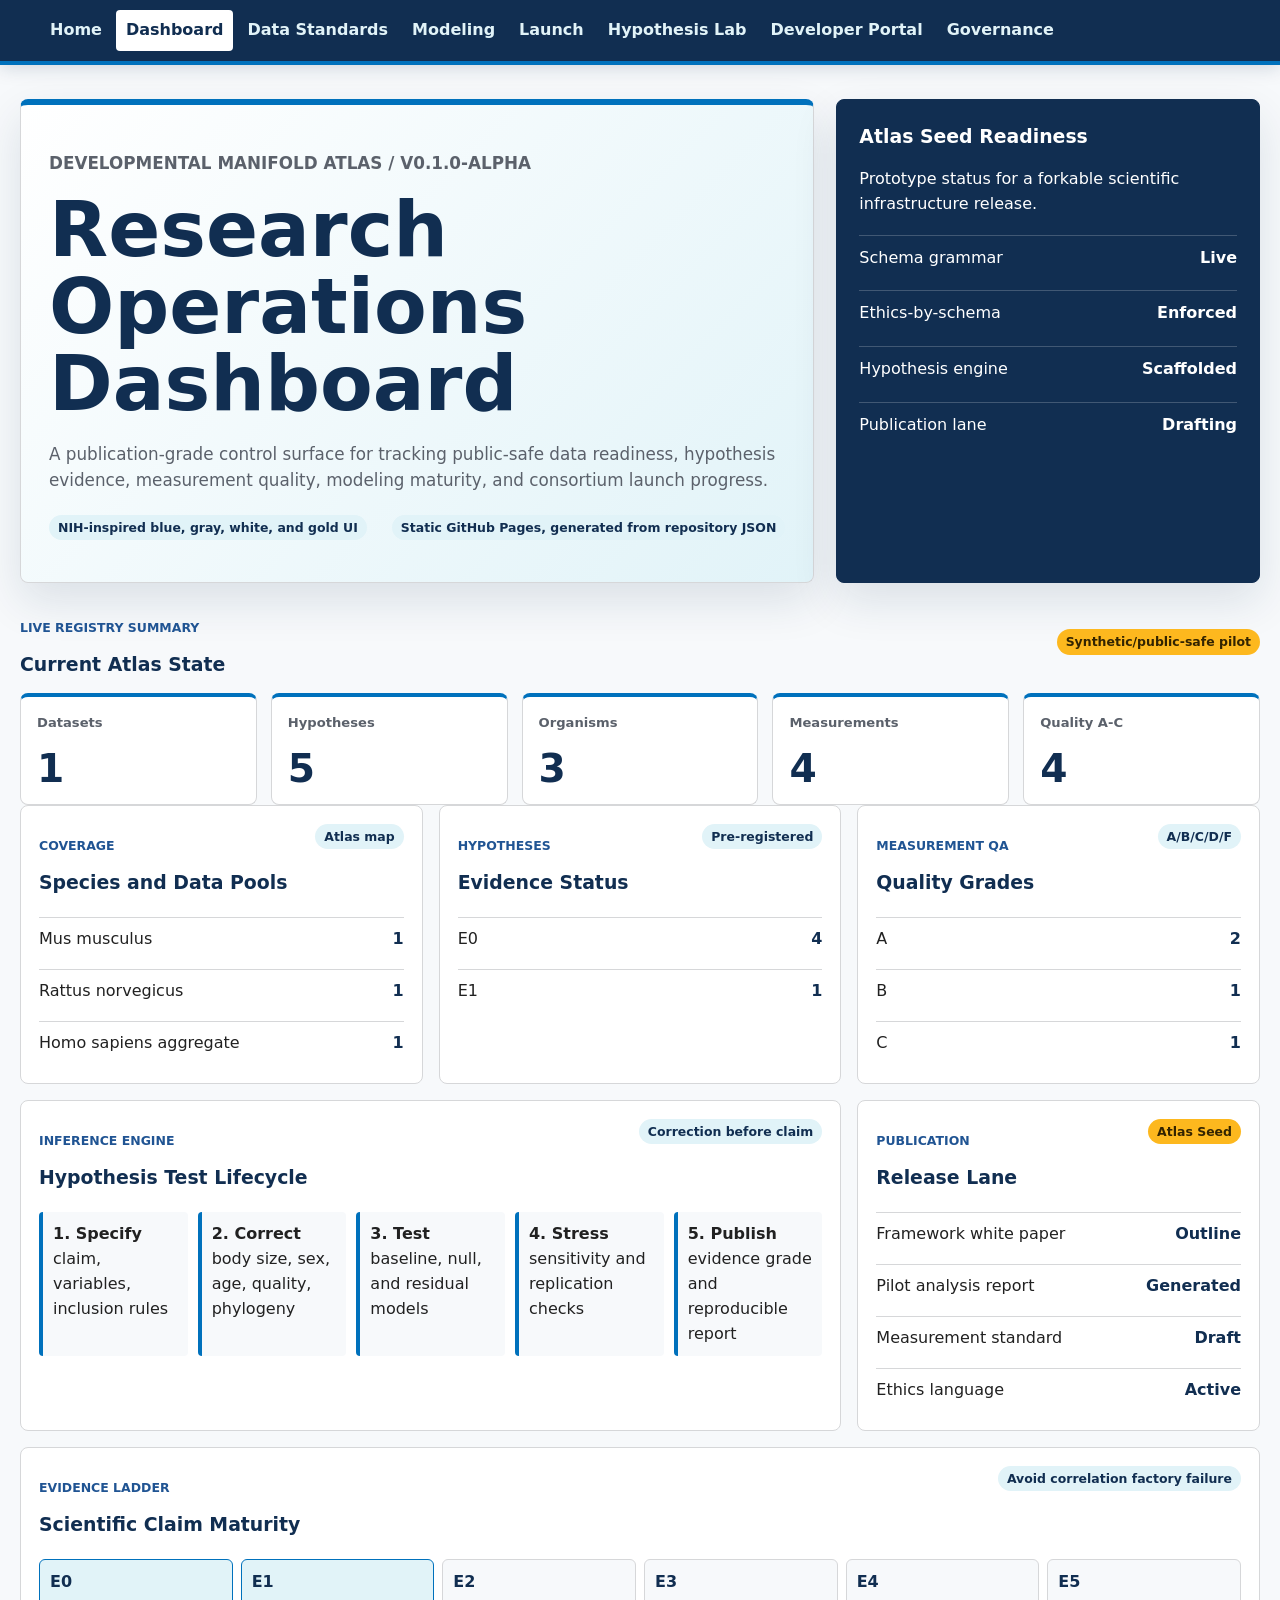
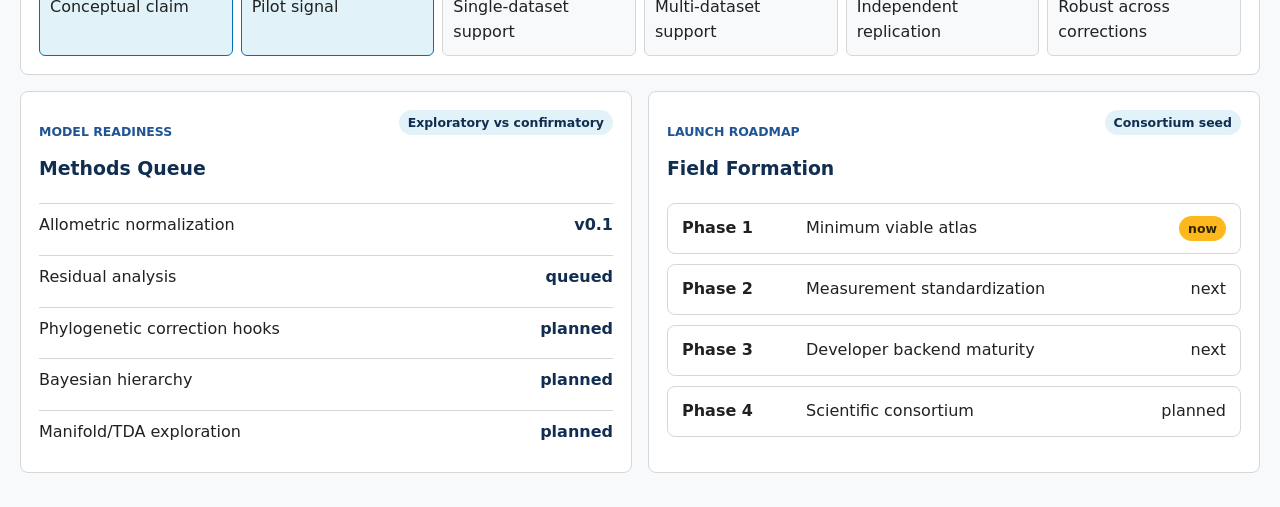
==== docs/dashboard.html @ dd377d5b "Build Developmental Manifold Atlas Pages app" ====
<!doctype html>
<html lang="en">
  <head>
    <meta charset="utf-8" />
    <meta name="viewport" content="width=device-width, initial-scale=1" />
    <title>Atlas Dashboard</title>
    <link rel="stylesheet" href="assets/styles.css" />
  </head>
  <body>
    <header class="site-header">
      <nav>
        <a href="index.html">Home</a>
        <a href="dashboard.html" aria-current="page">Dashboard</a>
        <a href="data-standards.html">Data Standards</a>
        <a href="modeling.html">Modeling</a>
        <a href="launch.html">Launch</a>
        <a href="hypotheses.html">Hypothesis Lab</a>
        <a href="developer.html">Developer Portal</a>
        <a href="governance.html">Governance</a>
      </nav>
    </header>
    <main class="app-shell">
      <section class="app-hero">
        <article class="mission-panel">
          <p class="kicker">Developmental Manifold Atlas / v0.1.0-alpha</p>
          <h1>Research Operations Dashboard</h1>
          <p>
            A publication-grade control surface for tracking public-safe data readiness, hypothesis evidence,
            measurement quality, modeling maturity, and consortium launch progress.
          </p>
          <div class="toolbar">
            <span class="tag">NIH-inspired blue, gray, white, and gold UI</span>
            <span class="tag">Static GitHub Pages, generated from repository JSON</span>
          </div>
        </article>
        <aside class="readiness-panel">
          <h2>Atlas Seed Readiness</h2>
          <p>Prototype status for a forkable scientific infrastructure release.</p>
          <div class="readiness-list">
            <div class="readiness-row"><span>Schema grammar</span><strong>Live</strong></div>
            <div class="readiness-row"><span>Ethics-by-schema</span><strong>Enforced</strong></div>
            <div class="readiness-row"><span>Hypothesis engine</span><strong>Scaffolded</strong></div>
            <div class="readiness-row"><span>Publication lane</span><strong>Drafting</strong></div>
          </div>
        </aside>
      </section>

      <section>
        <div class="toolbar">
          <div>
            <p class="kicker">Live Registry Summary</p>
            <h2>Current Atlas State</h2>
          </div>
          <span class="status-pill">Synthetic/public-safe pilot</span>
        </div>
        <div id="summary" class="metrics"></div>
      </section>

      <section class="app-grid">
        <article class="app-card span-4">
          <header>
            <div>
              <p class="kicker">Coverage</p>
              <h2>Species and Data Pools</h2>
            </div>
            <span class="tag">Atlas map</span>
          </header>
          <div id="coverage"></div>
        </article>

        <article class="app-card span-4">
          <header>
            <div>
              <p class="kicker">Hypotheses</p>
              <h2>Evidence Status</h2>
            </div>
            <span class="tag">Pre-registered</span>
          </header>
          <div id="hypothesis-status"></div>
        </article>

        <article class="app-card span-4">
          <header>
            <div>
              <p class="kicker">Measurement QA</p>
              <h2>Quality Grades</h2>
            </div>
            <span class="tag">A/B/C/D/F</span>
          </header>
          <div id="quality-grades"></div>
        </article>

        <article class="app-card span-8">
          <header>
            <div>
              <p class="kicker">Inference Engine</p>
              <h2>Hypothesis Test Lifecycle</h2>
            </div>
            <span class="tag">Correction before claim</span>
          </header>
          <div class="pipeline">
            <div><strong>1. Specify</strong><br />claim, variables, inclusion rules</div>
            <div><strong>2. Correct</strong><br />body size, sex, age, quality, phylogeny</div>
            <div><strong>3. Test</strong><br />baseline, null, and residual models</div>
            <div><strong>4. Stress</strong><br />sensitivity and replication checks</div>
            <div><strong>5. Publish</strong><br />evidence grade and reproducible report</div>
          </div>
        </article>

        <article class="app-card span-4">
          <header>
            <div>
              <p class="kicker">Publication</p>
              <h2>Release Lane</h2>
            </div>
            <span class="status-pill">Atlas Seed</span>
          </header>
          <ul class="data-list">
            <li><span>Framework white paper</span><strong>Outline</strong></li>
            <li><span>Pilot analysis report</span><strong>Generated</strong></li>
            <li><span>Measurement standard</span><strong>Draft</strong></li>
            <li><span>Ethics language</span><strong>Active</strong></li>
          </ul>
        </article>

        <article class="app-card span-12">
          <header>
            <div>
              <p class="kicker">Evidence Ladder</p>
              <h2>Scientific Claim Maturity</h2>
            </div>
            <span class="tag">Avoid correlation factory failure</span>
          </header>
          <div class="evidence-ladder">
            <div class="evidence-step active"><strong>E0</strong><br />Conceptual claim</div>
            <div class="evidence-step active"><strong>E1</strong><br />Pilot signal</div>
            <div class="evidence-step"><strong>E2</strong><br />Single-dataset support</div>
            <div class="evidence-step"><strong>E3</strong><br />Multi-dataset support</div>
            <div class="evidence-step"><strong>E4</strong><br />Independent replication</div>
            <div class="evidence-step"><strong>E5</strong><br />Robust across corrections</div>
          </div>
        </article>

        <article class="app-card span-6">
          <header>
            <div>
              <p class="kicker">Model Readiness</p>
              <h2>Methods Queue</h2>
            </div>
            <span class="tag">Exploratory vs confirmatory</span>
          </header>
          <ul class="data-list">
            <li><span>Allometric normalization</span><strong>v0.1</strong></li>
            <li><span>Residual analysis</span><strong>queued</strong></li>
            <li><span>Phylogenetic correction hooks</span><strong>planned</strong></li>
            <li><span>Bayesian hierarchy</span><strong>planned</strong></li>
            <li><span>Manifold/TDA exploration</span><strong>planned</strong></li>
          </ul>
        </article>

        <article class="app-card span-6">
          <header>
            <div>
              <p class="kicker">Launch Roadmap</p>
              <h2>Field Formation</h2>
            </div>
            <span class="tag">Consortium seed</span>
          </header>
          <div class="timeline">
            <div class="timeline-item"><strong>Phase 1</strong><span>Minimum viable atlas</span><span class="status-pill">now</span></div>
            <div class="timeline-item"><strong>Phase 2</strong><span>Measurement standardization</span><span>next</span></div>
            <div class="timeline-item"><strong>Phase 3</strong><span>Developer backend maturity</span><span>next</span></div>
            <div class="timeline-item"><strong>Phase 4</strong><span>Scientific consortium</span><span>planned</span></div>
          </div>
        </article>
      </section>
    </main>
    <script src="assets/dashboard.js"></script>
  </body>
</html>
---- docs/assets/styles.css ----
:root {
  color-scheme: light;
  --ink: #212121;
  --muted: #5b616b;
  --line: #d6d7d9;
  --paper: #f7f9fb;
  --surface: #ffffff;
  --surface-blue: #e1f3f8;
  --band: #dce4ef;
  --primary: #0071bc;
  --primary-dark: #205493;
  --primary-deep: #112e51;
  --cyan: #02bfe7;
  --gold: #fdb81e;
  --success: #2e8540;
  --warning: #f9c642;
  --danger: #cd2026;
  --shadow: 0 18px 45px rgba(17, 46, 81, 0.12);
}

* {
  box-sizing: border-box;
}

body {
  margin: 0;
  font-family: Inter, ui-sans-serif, system-ui, -apple-system, BlinkMacSystemFont, "Segoe UI", sans-serif;
  color: var(--ink);
  background: var(--paper);
  line-height: 1.55;
}

.site-header {
  position: sticky;
  top: 0;
  z-index: 10;
  background: var(--primary-deep);
  border-bottom: 4px solid var(--primary);
  box-shadow: 0 2px 18px rgba(17, 46, 81, 0.18);
}

nav {
  max-width: 1240px;
  margin: 0 auto;
  display: flex;
  gap: 4px;
  padding: 10px 20px;
  overflow-x: auto;
}

a {
  color: var(--primary);
  text-decoration: none;
  font-weight: 700;
}

nav a {
  color: #e1f3f8;
  padding: 8px 10px;
  border-radius: 4px;
  white-space: nowrap;
}

nav a[aria-current="page"],
nav a:hover {
  background: #ffffff;
  color: var(--primary-deep);
}

.hero {
  min-height: 68vh;
  display: flex;
  align-items: end;
  padding: 86px 24px 66px;
  background:
    linear-gradient(115deg, rgba(17, 46, 81, 0.95), rgba(0, 113, 188, 0.72)),
    url("data:image/svg+xml,%3Csvg xmlns='http://www.w3.org/2000/svg' viewBox='0 0 1400 900'%3E%3Crect width='1400' height='900' fill='%23dce4ef'/%3E%3Cg fill='none' stroke='%23ffffff' stroke-opacity='.65'%3E%3Cpath d='M-40 720 C 220 520, 380 600, 620 390 S 1030 140, 1460 280' stroke-width='8'/%3E%3Cpath d='M-80 540 C 190 410, 430 460, 690 270 S 1090 80, 1510 150' stroke-width='3'/%3E%3Cpath d='M20 820 C 310 700, 530 720, 820 530 S 1180 340, 1460 400' stroke-width='5'/%3E%3C/g%3E%3Cg fill='%23fdb81e' fill-opacity='.9'%3E%3Ccircle cx='260' cy='504' r='7'/%3E%3Ccircle cx='620' cy='390' r='7'/%3E%3Ccircle cx='948' cy='206' r='7'/%3E%3Ccircle cx='1110' cy='354' r='7'/%3E%3Ccircle cx='760' cy='570' r='7'/%3E%3C/g%3E%3C/svg%3E");
  background-size: cover;
  background-position: center;
  color: white;
}

.hero > div {
  max-width: 980px;
  margin: 0 auto;
  width: 100%;
}

.eyebrow,
.kicker {
  text-transform: uppercase;
  letter-spacing: 0;
  font-size: 0.78rem;
  font-weight: 850;
}

.kicker {
  color: var(--primary-dark);
}

h1 {
  font-size: clamp(2.25rem, 6vw, 5rem);
  line-height: 1;
  margin: 0 0 18px;
  letter-spacing: 0;
}

h2 {
  font-size: 1.18rem;
  margin: 0 0 8px;
  color: var(--primary-deep);
}

h3 {
  margin: 0 0 6px;
  font-size: 1rem;
  color: var(--primary-deep);
}

.hero p {
  max-width: 790px;
  font-size: 1.12rem;
}

.band {
  background: var(--band);
  padding: 42px 24px;
}

.grid {
  max-width: 1120px;
  margin: 0 auto;
  display: grid;
  grid-template-columns: repeat(3, minmax(0, 1fr));
  gap: 24px;
}

.narrow,
.app-shell {
  width: min(1240px, calc(100% - 40px));
  margin: 34px auto;
}

.app-hero {
  display: grid;
  grid-template-columns: minmax(0, 1.5fr) minmax(320px, 0.8fr);
  gap: 22px;
  align-items: stretch;
  margin-bottom: 22px;
}

.mission-panel,
.readiness-panel,
.metric,
.record,
.list-panel,
.app-card,
.timeline-item {
  border: 1px solid var(--line);
  border-radius: 8px;
  background: var(--surface);
  box-shadow: var(--shadow);
}

.mission-panel {
  padding: 28px;
  background: linear-gradient(135deg, #ffffff 0%, #e1f3f8 100%);
  border-top: 6px solid var(--primary);
}

.mission-panel h1 {
  color: var(--primary-deep);
}

.mission-panel p {
  max-width: 830px;
  color: var(--muted);
  font-size: 1.05rem;
}

.readiness-panel {
  padding: 22px;
  background: var(--primary-deep);
  color: white;
  border-color: var(--primary-deep);
}

.readiness-panel h2,
.readiness-panel h3 {
  color: white;
}

.readiness-list {
  display: grid;
  gap: 10px;
  margin-top: 18px;
}

.readiness-row {
  display: flex;
  justify-content: space-between;
  gap: 12px;
  padding: 10px 0;
  border-top: 1px solid rgba(255, 255, 255, 0.2);
}

.status-pill,
.tag {
  display: inline-flex;
  align-items: center;
  min-height: 24px;
  padding: 3px 9px;
  border-radius: 999px;
  font-size: 0.78rem;
  font-weight: 800;
  white-space: nowrap;
}

.status-pill {
  background: var(--gold);
  color: #332400;
}

.tag {
  background: var(--surface-blue);
  color: var(--primary-deep);
}

.toolbar {
  display: flex;
  justify-content: space-between;
  align-items: center;
  gap: 12px;
  margin: 22px 0 14px;
}

.toolbar h2 {
  margin: 0;
}

.metrics {
  display: grid;
  grid-template-columns: repeat(5, minmax(0, 1fr));
  gap: 14px;
}

.metric {
  min-height: 112px;
  padding: 16px;
  box-shadow: none;
  border-top: 4px solid var(--primary);
}

.metric span {
  display: block;
  min-height: 36px;
  color: var(--muted);
  font-size: 0.82rem;
  font-weight: 750;
}

.metric strong {
  display: block;
  font-size: clamp(1.8rem, 4vw, 2.45rem);
  color: var(--primary-deep);
  line-height: 1;
}

.app-grid {
  display: grid;
  grid-template-columns: repeat(12, minmax(0, 1fr));
  gap: 16px;
}

.span-4 {
  grid-column: span 4;
}

.span-6 {
  grid-column: span 6;
}

.span-8 {
  grid-column: span 8;
}

.span-12 {
  grid-column: span 12;
}

.app-card,
.record,
.list-panel {
  padding: 18px;
  margin: 16px 0;
}

.app-card {
  margin: 0;
  box-shadow: none;
}

.app-card header {
  display: flex;
  justify-content: space-between;
  align-items: start;
  gap: 12px;
  margin-bottom: 12px;
}

.data-list {
  display: grid;
  gap: 8px;
  padding: 0;
  margin: 0;
  list-style: none;
}

.data-list li {
  display: flex;
  justify-content: space-between;
  gap: 14px;
  padding: 9px 0;
  border-top: 1px solid var(--line);
}

.data-list strong {
  color: var(--primary-deep);
}

.evidence-ladder {
  display: grid;
  grid-template-columns: repeat(6, 1fr);
  gap: 8px;
}

.evidence-step {
  border: 1px solid var(--line);
  border-radius: 6px;
  padding: 10px;
  background: #f7f9fb;
  min-height: 92px;
}

.evidence-step.active {
  border-color: var(--primary);
  background: var(--surface-blue);
}

.evidence-step strong {
  color: var(--primary-deep);
}

.pipeline {
  display: grid;
  grid-template-columns: repeat(5, minmax(0, 1fr));
  gap: 10px;
}

.pipeline div {
  border-left: 4px solid var(--primary);
  background: #f7f9fb;
  padding: 10px;
  border-radius: 4px;
}

.timeline {
  display: grid;
  gap: 10px;
}

.timeline-item {
  display: grid;
  grid-template-columns: 110px 1fr auto;
  gap: 14px;
  align-items: center;
  padding: 12px 14px;
  box-shadow: none;
}

dt {
  font-weight: 800;
}

dd {
  margin: 0 0 12px;
  color: var(--muted);
}

pre {
  overflow-x: auto;
  background: var(--primary-deep);
  color: #f7fbff;
  border-radius: 8px;
  padding: 16px;
}

@media (max-width: 980px) {
  .app-hero,
  .grid,
  .metrics,
  .pipeline,
  .evidence-ladder {
    grid-template-columns: 1fr;
  }

  .span-4,
  .span-6,
  .span-8,
  .span-12 {
    grid-column: span 12;
  }

  .timeline-item {
    grid-template-columns: 1fr;
  }
}

@media (max-width: 780px) {
  nav {
    gap: 2px;
  }

  .narrow,
  .app-shell {
    width: min(100% - 24px, 1240px);
  }
}
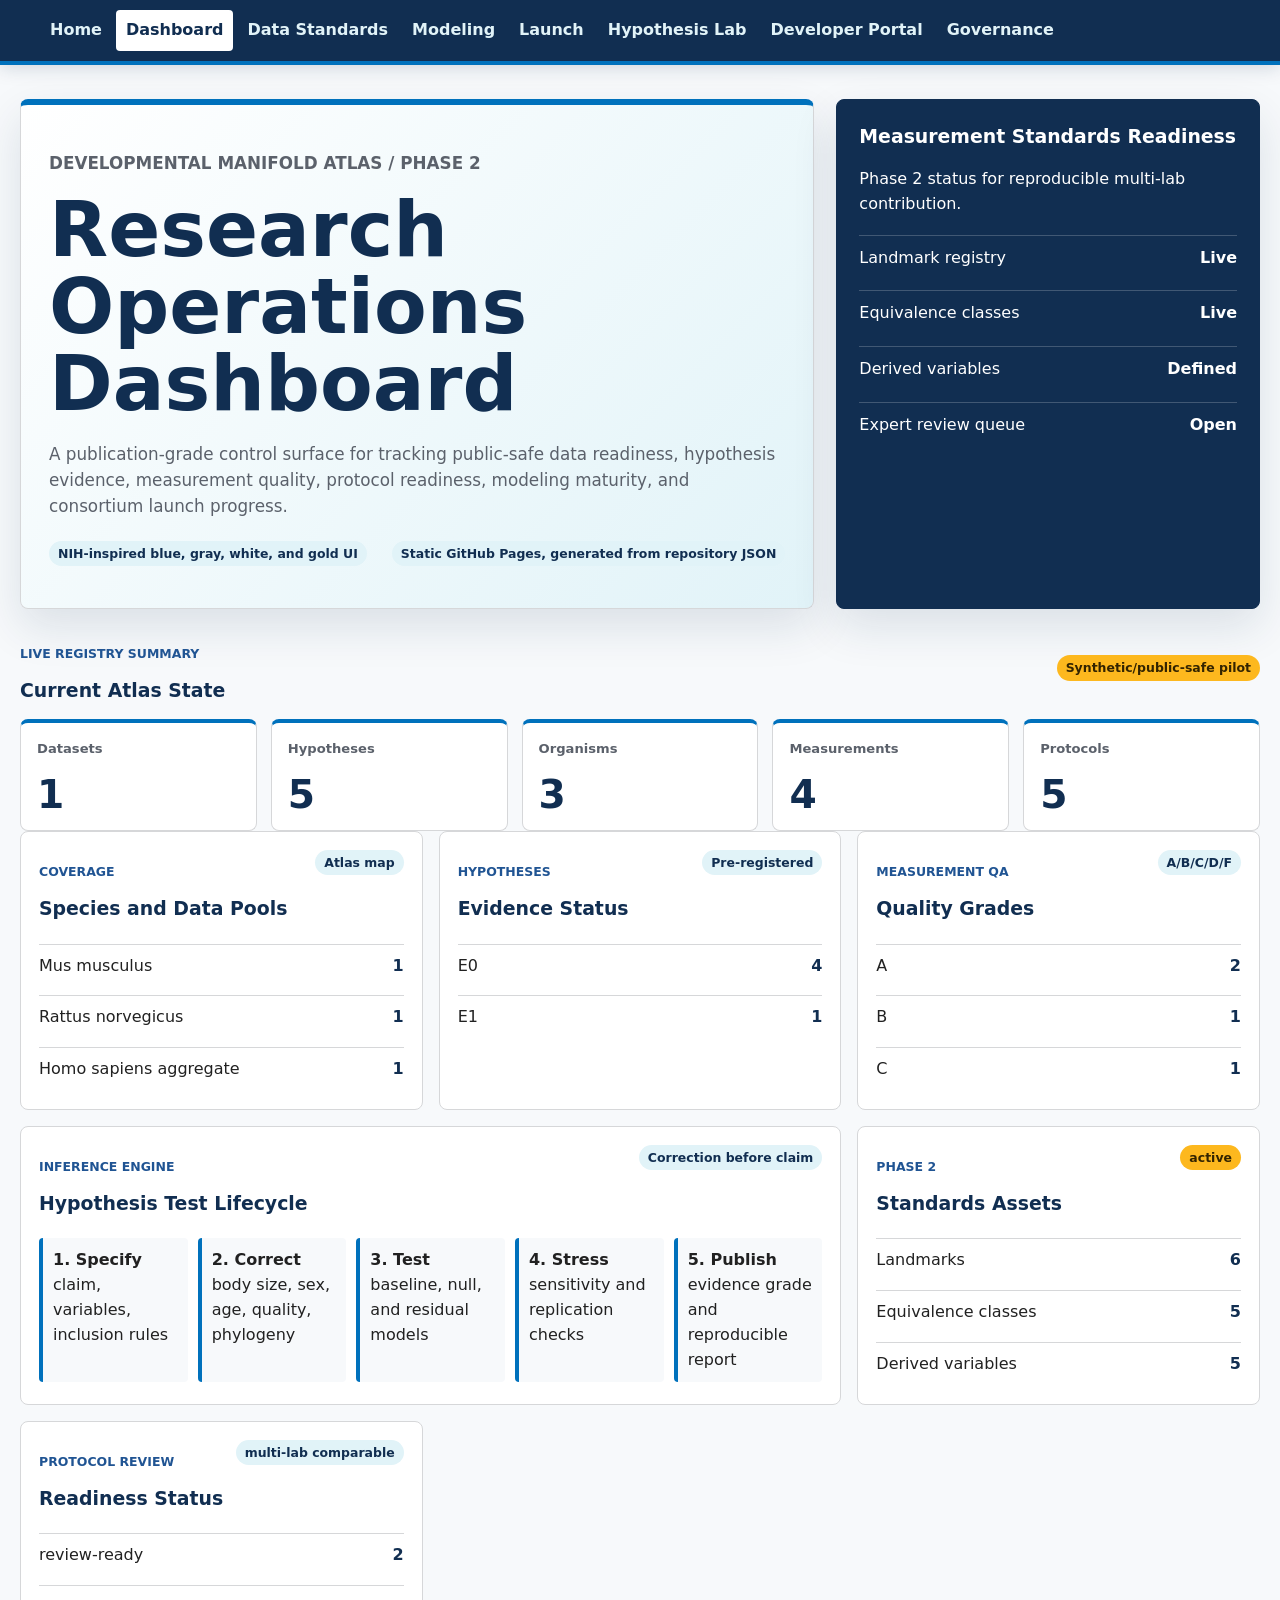
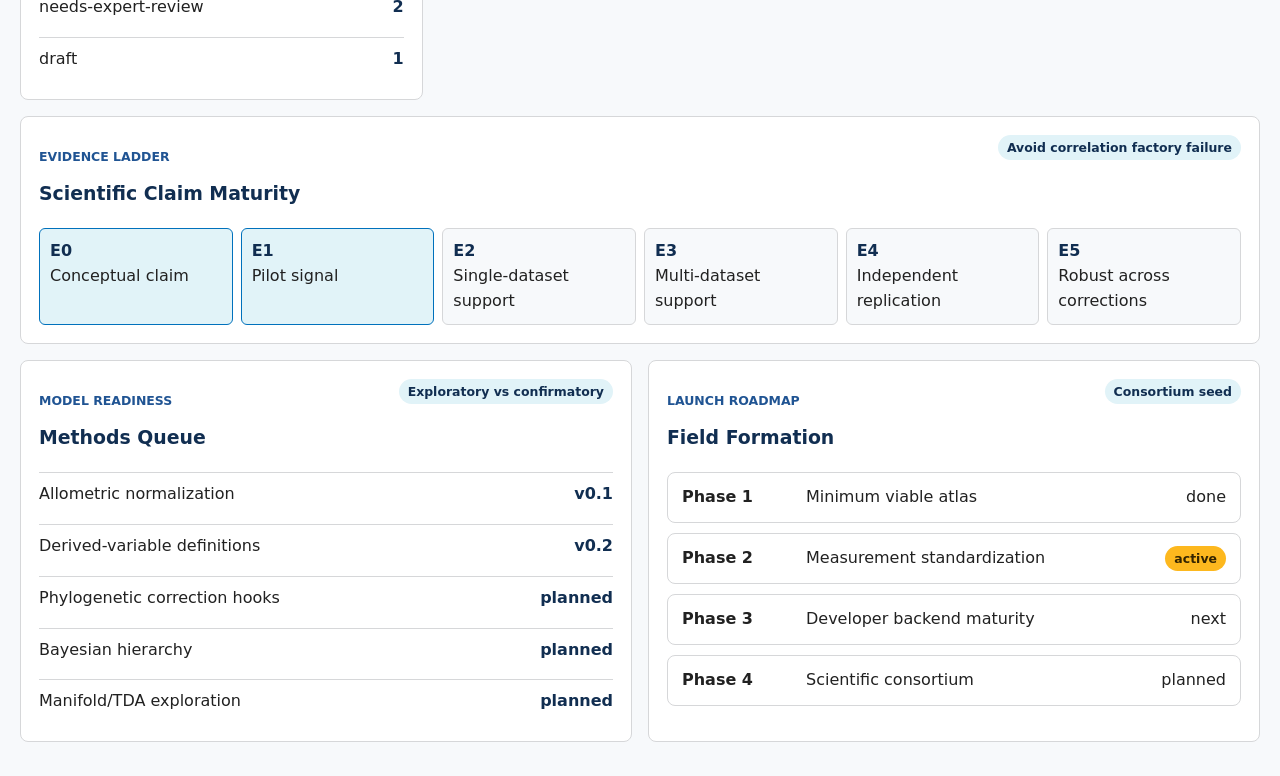
==== commit 7d6d1d13: "Enter phase two measurement standardization" ====
--- a/docs/dashboard.html
+++ b/docs/dashboard.html
@@ -22,11 +22,11 @@
     <main class="app-shell">
       <section class="app-hero">
         <article class="mission-panel">
-          <p class="kicker">Developmental Manifold Atlas / v0.1.0-alpha</p>
+          <p class="kicker">Developmental Manifold Atlas / Phase 2</p>
           <h1>Research Operations Dashboard</h1>
           <p>
             A publication-grade control surface for tracking public-safe data readiness, hypothesis evidence,
-            measurement quality, modeling maturity, and consortium launch progress.
+            measurement quality, protocol readiness, modeling maturity, and consortium launch progress.
           </p>
           <div class="toolbar">
             <span class="tag">NIH-inspired blue, gray, white, and gold UI</span>
@@ -34,13 +34,13 @@
           </div>
         </article>
         <aside class="readiness-panel">
-          <h2>Atlas Seed Readiness</h2>
-          <p>Prototype status for a forkable scientific infrastructure release.</p>
+          <h2>Measurement Standards Readiness</h2>
+          <p>Phase 2 status for reproducible multi-lab contribution.</p>
           <div class="readiness-list">
-            <div class="readiness-row"><span>Schema grammar</span><strong>Live</strong></div>
-            <div class="readiness-row"><span>Ethics-by-schema</span><strong>Enforced</strong></div>
-            <div class="readiness-row"><span>Hypothesis engine</span><strong>Scaffolded</strong></div>
-            <div class="readiness-row"><span>Publication lane</span><strong>Drafting</strong></div>
+            <div class="readiness-row"><span>Landmark registry</span><strong>Live</strong></div>
+            <div class="readiness-row"><span>Equivalence classes</span><strong>Live</strong></div>
+            <div class="readiness-row"><span>Derived variables</span><strong>Defined</strong></div>
+            <div class="readiness-row"><span>Expert review queue</span><strong>Open</strong></div>
           </div>
         </aside>
       </section>
@@ -110,17 +110,23 @@
         <article class="app-card span-4">
           <header>
             <div>
-              <p class="kicker">Publication</p>
-              <h2>Release Lane</h2>
+              <p class="kicker">Phase 2</p>
+              <h2>Standards Assets</h2>
             </div>
-            <span class="status-pill">Atlas Seed</span>
+            <span class="status-pill">active</span>
           </header>
-          <ul class="data-list">
-            <li><span>Framework white paper</span><strong>Outline</strong></li>
-            <li><span>Pilot analysis report</span><strong>Generated</strong></li>
-            <li><span>Measurement standard</span><strong>Draft</strong></li>
-            <li><span>Ethics language</span><strong>Active</strong></li>
-          </ul>
+          <div id="standards-assets"></div>
+        </article>
+
+        <article class="app-card span-4">
+          <header>
+            <div>
+              <p class="kicker">Protocol Review</p>
+              <h2>Readiness Status</h2>
+            </div>
+            <span class="tag">multi-lab comparable</span>
+          </header>
+          <div id="standards-status"></div>
         </article>
 
         <article class="app-card span-12">
@@ -151,7 +157,7 @@
           </header>
           <ul class="data-list">
             <li><span>Allometric normalization</span><strong>v0.1</strong></li>
-            <li><span>Residual analysis</span><strong>queued</strong></li>
+            <li><span>Derived-variable definitions</span><strong>v0.2</strong></li>
             <li><span>Phylogenetic correction hooks</span><strong>planned</strong></li>
             <li><span>Bayesian hierarchy</span><strong>planned</strong></li>
             <li><span>Manifold/TDA exploration</span><strong>planned</strong></li>
@@ -167,8 +173,8 @@
             <span class="tag">Consortium seed</span>
           </header>
           <div class="timeline">
-            <div class="timeline-item"><strong>Phase 1</strong><span>Minimum viable atlas</span><span class="status-pill">now</span></div>
-            <div class="timeline-item"><strong>Phase 2</strong><span>Measurement standardization</span><span>next</span></div>
+            <div class="timeline-item"><strong>Phase 1</strong><span>Minimum viable atlas</span><span>done</span></div>
+            <div class="timeline-item"><strong>Phase 2</strong><span>Measurement standardization</span><span class="status-pill">active</span></div>
             <div class="timeline-item"><strong>Phase 3</strong><span>Developer backend maturity</span><span>next</span></div>
             <div class="timeline-item"><strong>Phase 4</strong><span>Scientific consortium</span><span>planned</span></div>
           </div>
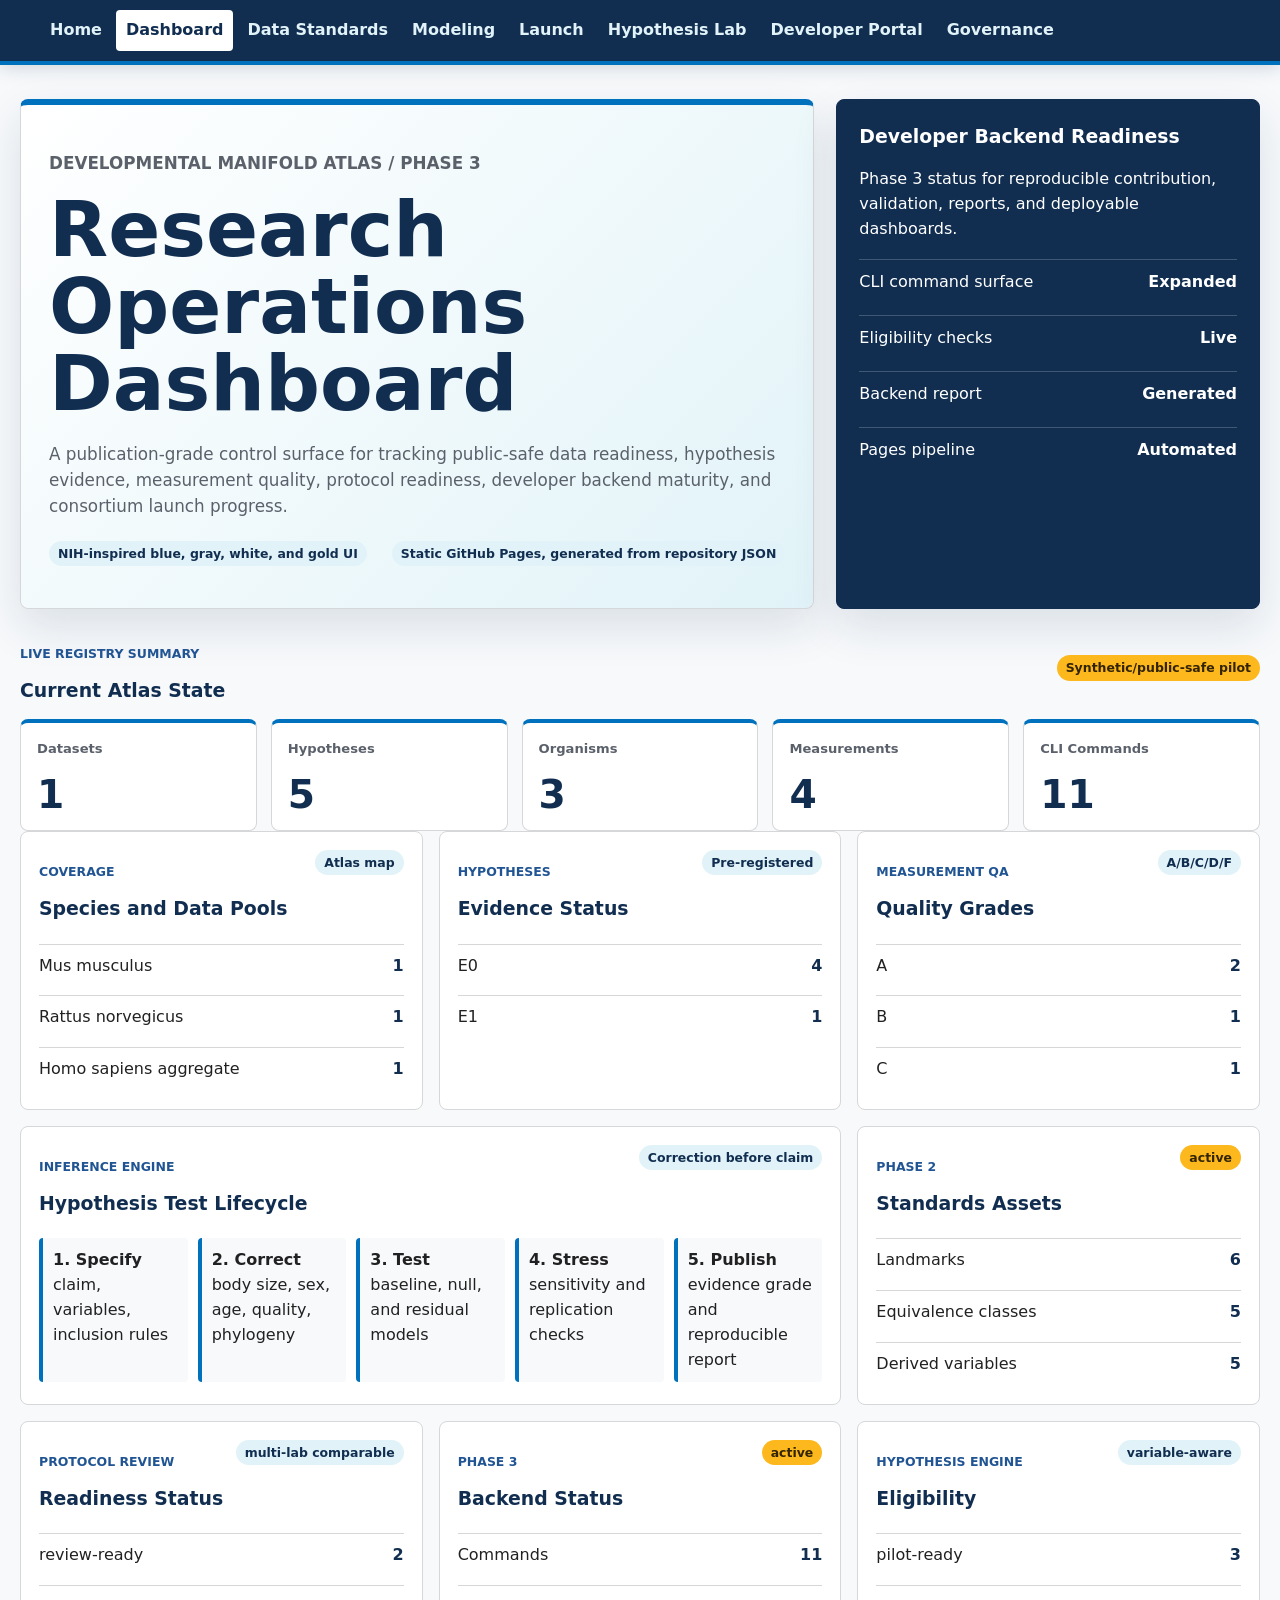
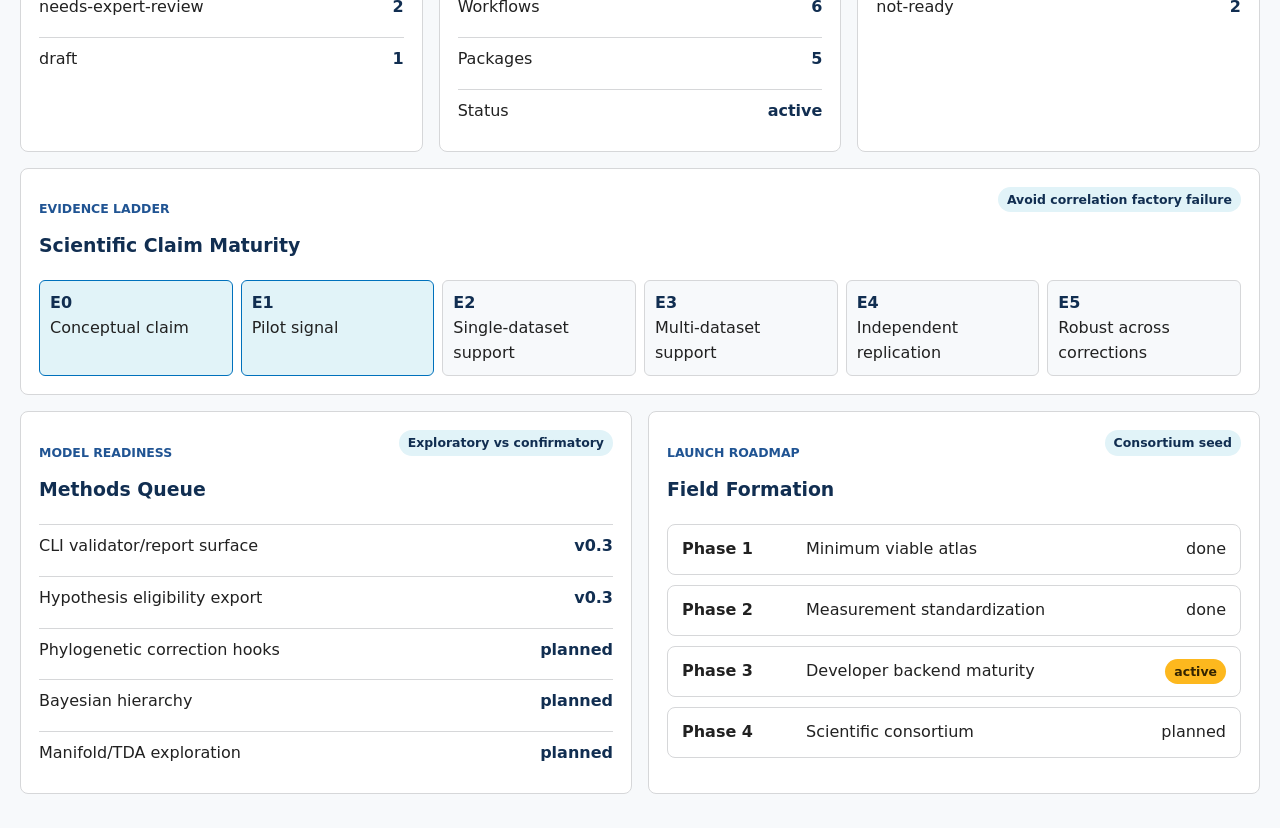
==== commit 29a48ca6: "Enter phase three developer backend maturity" ====
--- a/docs/dashboard.html
+++ b/docs/dashboard.html
@@ -22,11 +22,11 @@
     <main class="app-shell">
       <section class="app-hero">
         <article class="mission-panel">
-          <p class="kicker">Developmental Manifold Atlas / Phase 2</p>
+          <p class="kicker">Developmental Manifold Atlas / Phase 3</p>
           <h1>Research Operations Dashboard</h1>
           <p>
             A publication-grade control surface for tracking public-safe data readiness, hypothesis evidence,
-            measurement quality, protocol readiness, modeling maturity, and consortium launch progress.
+            measurement quality, protocol readiness, developer backend maturity, and consortium launch progress.
           </p>
           <div class="toolbar">
             <span class="tag">NIH-inspired blue, gray, white, and gold UI</span>
@@ -34,13 +34,13 @@
           </div>
         </article>
         <aside class="readiness-panel">
-          <h2>Measurement Standards Readiness</h2>
-          <p>Phase 2 status for reproducible multi-lab contribution.</p>
+          <h2>Developer Backend Readiness</h2>
+          <p>Phase 3 status for reproducible contribution, validation, reports, and deployable dashboards.</p>
           <div class="readiness-list">
-            <div class="readiness-row"><span>Landmark registry</span><strong>Live</strong></div>
-            <div class="readiness-row"><span>Equivalence classes</span><strong>Live</strong></div>
-            <div class="readiness-row"><span>Derived variables</span><strong>Defined</strong></div>
-            <div class="readiness-row"><span>Expert review queue</span><strong>Open</strong></div>
+            <div class="readiness-row"><span>CLI command surface</span><strong>Expanded</strong></div>
+            <div class="readiness-row"><span>Eligibility checks</span><strong>Live</strong></div>
+            <div class="readiness-row"><span>Backend report</span><strong>Generated</strong></div>
+            <div class="readiness-row"><span>Pages pipeline</span><strong>Automated</strong></div>
           </div>
         </aside>
       </section>
@@ -127,6 +127,28 @@
             <span class="tag">multi-lab comparable</span>
           </header>
           <div id="standards-status"></div>
+        </article>
+
+        <article class="app-card span-4">
+          <header>
+            <div>
+              <p class="kicker">Phase 3</p>
+              <h2>Backend Status</h2>
+            </div>
+            <span class="status-pill">active</span>
+          </header>
+          <div id="backend-status"></div>
+        </article>
+
+        <article class="app-card span-4">
+          <header>
+            <div>
+              <p class="kicker">Hypothesis Engine</p>
+              <h2>Eligibility</h2>
+            </div>
+            <span class="tag">variable-aware</span>
+          </header>
+          <div id="eligibility-status"></div>
         </article>
 
         <article class="app-card span-12">
@@ -156,8 +178,8 @@
             <span class="tag">Exploratory vs confirmatory</span>
           </header>
           <ul class="data-list">
-            <li><span>Allometric normalization</span><strong>v0.1</strong></li>
-            <li><span>Derived-variable definitions</span><strong>v0.2</strong></li>
+            <li><span>CLI validator/report surface</span><strong>v0.3</strong></li>
+            <li><span>Hypothesis eligibility export</span><strong>v0.3</strong></li>
             <li><span>Phylogenetic correction hooks</span><strong>planned</strong></li>
             <li><span>Bayesian hierarchy</span><strong>planned</strong></li>
             <li><span>Manifold/TDA exploration</span><strong>planned</strong></li>
@@ -174,8 +196,8 @@
           </header>
           <div class="timeline">
             <div class="timeline-item"><strong>Phase 1</strong><span>Minimum viable atlas</span><span>done</span></div>
-            <div class="timeline-item"><strong>Phase 2</strong><span>Measurement standardization</span><span class="status-pill">active</span></div>
-            <div class="timeline-item"><strong>Phase 3</strong><span>Developer backend maturity</span><span>next</span></div>
+            <div class="timeline-item"><strong>Phase 2</strong><span>Measurement standardization</span><span>done</span></div>
+            <div class="timeline-item"><strong>Phase 3</strong><span>Developer backend maturity</span><span class="status-pill">active</span></div>
             <div class="timeline-item"><strong>Phase 4</strong><span>Scientific consortium</span><span>planned</span></div>
           </div>
         </article>
